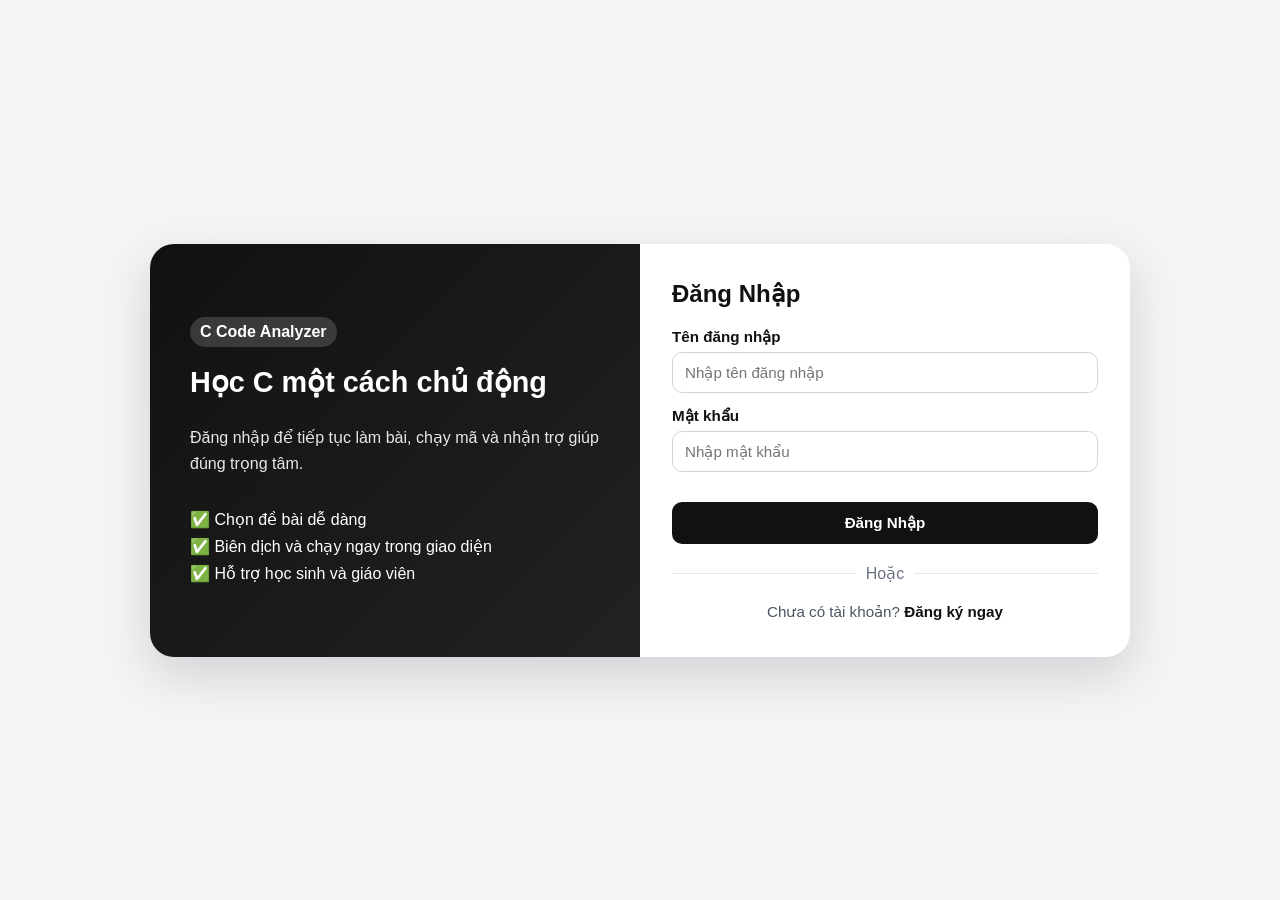
==== src/backend/frontend/auth.html @ 4f25f98a "Update project" ====
<!DOCTYPE html>
<html lang="vi">
<head>
    <meta charset="UTF-8">
    <meta name="viewport" content="width=device-width, initial-scale=1.0">
    <title>Đăng nhập / Đăng ký - Hệ thống phân tích mã C</title>
    <link rel="stylesheet" href="style.css">
    <style>
        body {
            margin: 0;
            font-family: Inter, 'Segoe UI', Roboto, Arial, sans-serif;
            background: #f4f4f5;
            color: #111111;
        }
        .auth-container {
            min-height: 100vh;
            display: flex;
            align-items: center;
            justify-content: center;
            padding: 24px;
        }
        .auth-card {
            width: min(980px, 100%);
            display: grid;
            grid-template-columns: 1fr 1fr;
            background: white;
            border-radius: 24px;
            overflow: hidden;
            box-shadow: 0 18px 48px rgba(15, 23, 42, 0.15);
        }
        .auth-side {
            background: linear-gradient(135deg, #111111 0%, #222222 100%);
            color: white;
            padding: 40px;
            display: flex;
            flex-direction: column;
            justify-content: center;
        }
        .auth-badge { display: inline-block; width: fit-content; padding: 6px 10px; border-radius: 999px; background: rgba(255,255,255,0.16); font-weight: 600; margin-bottom: 18px; }
        .auth-side h1 { font-size: 1.8rem; margin: 0 0 10px; color: white; }
        .auth-side p { line-height: 1.6; color: rgba(255,255,255,0.9); }
        .auth-side ul { list-style: none; padding: 0; margin: 18px 0 0; display: grid; gap: 8px; }
        .auth-form-panel { padding: 36px 32px; color: #111111; }
        .auth-title { margin: 0 0 20px; font-size: 1.5rem; color: #111111; }
        .auth-form { display: none; }
        .auth-form.active { display: block; }
        .form-group { margin-bottom: 14px; }
        .form-group label { display: block; margin-bottom: 6px; color: #111111; font-weight: 600; font-size: 0.95rem; }
        .form-group input, .form-group select { width: 100%; padding: 11px 12px; border: 1px solid #d1d5db; border-radius: 10px; font-size: 0.95rem; box-sizing: border-box; color: #111111; background: #ffffff; }
        .form-group input:focus, .form-group select:focus { outline: none; border-color: #111111; box-shadow: 0 0 0 3px rgba(17, 17, 17, 0.12); }
        .error-message { color: #dc3545; font-size: 0.9rem; margin-top: 6px; display: none; }
        .error-message.show { display: block; }
        .success-message { color: #15803d; font-size: 0.9rem; margin-top: 6px; display: none; background: #ecfdf3; padding: 10px 12px; border-radius: 10px; border: 1px solid #a7f3d0; }
        .success-message.show { display: block; }
        .btn { width: 100%; padding: 12px; margin-top: 16px; border: none; border-radius: 10px; font-size: 0.95rem; font-weight: 700; cursor: pointer; }
        .btn-primary { background: #111111; color: white; }
        .btn-primary:hover { box-shadow: 0 10px 24px rgba(17, 17, 17, 0.18); }
        .btn-secondary { background: #f1f5f9; color: #111111; }
        .form-footer { text-align: center; margin-top: 18px; color: #4b5563; font-size: 0.95rem; }
        .form-footer a { color: #111111; cursor: pointer; text-decoration: none; font-weight: 700; }
        .loading { display: none; text-align: center; color: #111111; }
        .loading.show { display: block; }
        .spinner { border: 3px solid #f3f3f3; border-top: 3px solid #111111; border-radius: 50%; width: 20px; height: 20px; animation: spin 1s linear infinite; margin: 10px auto; }
        @keyframes spin { 0% { transform: rotate(0deg);} 100% { transform: rotate(360deg);} }
        .divider { display: flex; align-items: center; margin: 20px 0; color: #6b7280; }
        .divider:before, .divider:after { content: ''; flex: 1; height: 1px; background: #e5e7eb; }
        .divider:before { margin-right: 10px; }
        .divider:after { margin-left: 10px; }
        .btn-google { background: white; border: 1px solid #d1d5db; color: #111111; display: flex; align-items: center; justify-content: center; gap: 10px; font-weight: 600; }
        .btn-google:hover { background: #f8fafc; }
        .google-icon { width: 20px; height: 20px; }
        @media (max-width: 768px) { .auth-card { grid-template-columns: 1fr; } .auth-side { padding: 28px; } .auth-form-panel { padding: 24px 20px; } }
    </style>
</head>
<body>
    <script src="https://accounts.google.com/gsi/client" async defer></script>
    <div class="auth-container">
        <div class="auth-card">
            <div class="auth-side">
                <div class="auth-badge">C Code Analyzer</div>
                <h1>Học C một cách chủ động</h1>
                <p>Đăng nhập để tiếp tục làm bài, chạy mã và nhận trợ giúp đúng trọng tâm.</p>
                <ul>
                    <li>✅ Chọn đề bài dễ dàng</li>
                    <li>✅ Biên dịch và chạy ngay trong giao diện</li>
                    <li>✅ Hỗ trợ học sinh và giáo viên</li>
                </ul>
            </div>
            <div class="auth-form-panel">
                <div id="loginForm" class="auth-form active">
                    <h2 class="auth-title">Đăng Nhập</h2>
                    <form onsubmit="handleLogin(event)">
                        <div class="form-group">
                            <label for="loginUsername">Tên đăng nhập</label>
                            <input type="text" id="loginUsername" required placeholder="Nhập tên đăng nhập">
                        </div>
                        <div class="form-group">
                            <label for="loginPassword">Mật khẩu</label>
                            <input type="password" id="loginPassword" required placeholder="Nhập mật khẩu">
                        </div>
                        <div id="loginError" class="error-message"></div>
                        <div id="loginSuccess" class="success-message"></div>
                        <div id="loginLoading" class="loading">
                            <div class="spinner"></div>
                            <p>Đang xử lý...</p>
                        </div>
                        <button type="submit" class="btn btn-primary" id="loginBtn">Đăng Nhập</button>
                    </form>
                    <div class="divider">Hoặc</div>
                    <div id="googleLoginButton"></div>
                    <div class="form-footer">
                        Chưa có tài khoản? <a onclick="toggleForm('signup')">Đăng ký ngay</a>
                    </div>
                </div>

                <div id="signupForm" class="auth-form">
                    <h2 class="auth-title">Đăng Ký</h2>
                    <form onsubmit="handleSignup(event)">
                        <div class="form-group">
                            <label for="signupUsername">Tên đăng nhập</label>
                            <input type="text" id="signupUsername" required placeholder="Ít nhất 3 ký tự" minlength="3">
                        </div>
                        <div class="form-group">
                            <label for="signupEmail">Email</label>
                            <input type="email" id="signupEmail" required placeholder="Nhập email">
                        </div>
                        <div class="form-group">
                            <label for="signupPassword">Mật khẩu</label>
                            <input type="password" id="signupPassword" required placeholder="Ít nhất 6 ký tự" minlength="6">
                        </div>
                        <div class="form-group">
                            <label for="signupPasswordConfirm">Xác nhận mật khẩu</label>
                            <input type="password" id="signupPasswordConfirm" required placeholder="Nhập lại mật khẩu">
                        </div>
                        <div id="signupError" class="error-message"></div>
                        <div id="signupSuccess" class="success-message"></div>
                        <div id="signupLoading" class="loading">
                            <div class="spinner"></div>
                            <p>Đang xử lý...</p>
                        </div>
                        <button type="submit" class="btn btn-primary" id="signupBtn">Đăng Ký</button>
                    </form>
                    <div class="divider">Hoặc</div>
                    <div id="googleSignupButton"></div>
                    <div class="form-footer">
                        Đã có tài khoản? <a onclick="toggleForm('login')">Đăng nhập</a>
                    </div>
                </div>
            </div>
        </div>
    </div>

    <script>
        // Use relative API base so frontend and backend share origin (cookies work)
        const API_BASE = '/api';

        function toggleForm(form) {
            document.getElementById('loginForm').classList.remove('active');
            document.getElementById('signupForm').classList.remove('active');
            
            if (form === 'login') {
                document.getElementById('loginForm').classList.add('active');
                clearMessages('login');
            } else {
                document.getElementById('signupForm').classList.add('active');
                clearMessages('signup');
            }
        }

        function clearMessages(form) {
            const errorEl = document.getElementById(`${form}Error`);
            const successEl = document.getElementById(`${form}Success`);
            errorEl.classList.remove('show');
            successEl.classList.remove('show');
        }

        function showError(form, message) {
            const errorEl = document.getElementById(`${form}Error`);
            errorEl.textContent = message;
            errorEl.classList.add('show');
            document.getElementById(`${form}Success`).classList.remove('show');
        }

        function showSuccess(form, message) {
            const successEl = document.getElementById(`${form}Success`);
            successEl.textContent = message;
            successEl.classList.add('show');
            document.getElementById(`${form}Error`).classList.remove('show');
        }

        function showLoading(form, show = true) {
            const loadingEl = document.getElementById(`${form}Loading`);
            const btnEl = document.getElementById(`${form}Btn`);
            
            if (show) {
                loadingEl.classList.add('show');
                btnEl.disabled = true;
            } else {
                loadingEl.classList.remove('show');
                btnEl.disabled = false;
            }
        }

        async function handleLogin(event) {
            event.preventDefault();
            
            const username = document.getElementById('loginUsername').value.trim();
            const password = document.getElementById('loginPassword').value;
            
            if (!username || !password) {
                showError('login', 'Vui lòng nhập tên đăng nhập và mật khẩu');
                return;
            }
            
            showLoading('login', true);
            clearMessages('login');
            
            try {
                const response = await fetch(`${API_BASE}/auth/login`, {
                    method: 'POST',
                    headers: {
                        'Content-Type': 'application/json',
                    },
                    credentials: 'include',
                    body: JSON.stringify({
                        username: username,
                        password: password
                    })
                });
                
                const data = await response.json();
                
                if (data.success) {
                    showSuccess('login', 'Đăng nhập thành công! Đang chuyển hướng...');
                    setTimeout(() => {
                        window.location.href = '/index.html';
                    }, 1500);
                } else {
                    showError('login', data.error || 'Đăng nhập thất bại');
                }
            } catch (error) {
                showError('login', 'Lỗi kết nối: ' + error.message);
            } finally {
                showLoading('login', false);
            }
        }

        async function handleSignup(event) {
            event.preventDefault();
            
            const username = document.getElementById('signupUsername').value.trim();
            const email = document.getElementById('signupEmail').value.trim();
            const password = document.getElementById('signupPassword').value;
            const passwordConfirm = document.getElementById('signupPasswordConfirm').value;
            
            // Validation
            if (!username || !email || !password || !passwordConfirm) {
                showError('signup', 'Vui lòng nhập đầy đủ thông tin');
                return;
            }
            
            if (username.length < 3) {
                showError('signup', 'Tên đăng nhập phải từ 3 ký tự trở lên');
                return;
            }
            
            if (password.length < 6) {
                showError('signup', 'Mật khẩu phải từ 6 ký tự trở lên');
                return;
            }
            
            if (password !== passwordConfirm) {
                showError('signup', 'Mật khẩu không khớp');
                return;
            }
            
            showLoading('signup', true);
            clearMessages('signup');
            
            try {
                const response = await fetch(`${API_BASE}/auth/register`, {
                    method: 'POST',
                    headers: {
                        'Content-Type': 'application/json',
                    },
                    body: JSON.stringify({
                        username: username,
                        email: email,
                        password: password,
                        password_confirm: passwordConfirm
                    })
                });
                
                const data = await response.json();
                
                if (data.success) {
                    showSuccess('signup', 'Đăng ký thành công! Vui lòng đăng nhập.');
                    // Reset form
                    event.target.reset();
                    setTimeout(() => {
                        toggleForm('login');
                    }, 2000);
                } else {
                    showError('signup', data.error || 'Đăng ký thất bại');
                }
            } catch (error) {
                showError('signup', 'Lỗi kết nối: ' + error.message);
            } finally {
                showLoading('signup', false);
            }
        }

        // Check if already logged in
        async function checkAuth() {
            try {
                const response = await fetch(`${API_BASE}/auth/check`, {
                    credentials: 'include'
                });
                const data = await response.json();
                
                if (data.authenticated) {
                    window.location.href = '/index.html';
                }
            } catch (error) {
                console.log('Auth check error:', error);
            }
        }

        // Google Sign-In Handler
        const GOOGLE_CLIENT_ID = '324954443132-g7q1iqolbmhf3ofbot0ipfuera3u3qh6.apps.googleusercontent.com';

        function handleCredentialResponse(response) {
            // The response contains the JWT in response.credential
            const token = response.credential;
            
            // Decode JWT to get user info (basic parsing - for production use proper JWT library)
            const base64Url = token.split('.')[1];
            const base64 = base64Url.replace(/-/g, '+').replace(/_/g, '/');
            const jsonPayload = decodeURIComponent(atob(base64).split('').map(function(c) {
                return '%' + ('00' + c.charCodeAt(0).toString(16)).slice(-2);
            }).join(''));
            
            const userInfo = JSON.parse(jsonPayload);
            
            // Check if on signup or login form
            const form = document.getElementById('loginForm').classList.contains('active') ? 'login' : 'signup';
            
            if (form === 'login') {
                loginWithGoogle(userInfo);
            } else {
                signupWithGoogle(userInfo);
            }
        }

        async function loginWithGoogle(userInfo) {
            try {
                showLoading('login', true);
                
                // Gọi endpoint Google login - tự động tạo user nếu chưa tồn tại
                const response = await fetch(`${API_BASE}/auth/google-login`, {
                    method: 'POST',
                    headers: {
                        'Content-Type': 'application/json',
                    },
                    credentials: 'include',
                    body: JSON.stringify({
                        email: userInfo.email,
                        full_name: userInfo.name || ''
                    })
                });
                
                const data = await response.json();
                
                if (data.success) {
                    const message = data.is_new 
                        ? 'Đăng ký & đăng nhập bằng Google thành công!'
                        : 'Đăng nhập bằng Google thành công!';
                    showSuccess('login', message);
                    setTimeout(() => {
                        window.location.href = '/index.html';
                    }, 1500);
                } else {
                    showError('login', data.error || 'Đăng nhập bằng Google thất bại');
                }
            } catch (error) {
                showError('login', 'Lỗi kết nối: ' + error.message);
            } finally {
                showLoading('login', false);
            }
        }

        async function signupWithGoogle(userInfo) {
            try {
                showLoading('signup', true);
                
                // Gọi cùng endpoint - tự động tạo user nếu chưa tồn tại
                const response = await fetch(`${API_BASE}/auth/google-login`, {
                    method: 'POST',
                    headers: {
                        'Content-Type': 'application/json',
                    },
                    credentials: 'include',
                    body: JSON.stringify({
                        email: userInfo.email,
                        full_name: userInfo.name || ''
                    })
                });
                
                const data = await response.json();
                
                if (data.success) {
                    showSuccess('signup', 'Đăng ký & đăng nhập bằng Google thành công!');
                    // Chuyển hướng sau 1.5 giây
                    setTimeout(() => {
                        window.location.href = 'index.html';
                    }, 1500);
                } else {
                    showError('signup', data.error || 'Đăng ký bằng Google thất bại');
                }
            } catch (error) {
                showError('signup', 'Lỗi kết nối: ' + error.message);
            } finally {
                showLoading('signup', false);
            }
        }

        // Initialize Google Sign-In
        function initGoogleSignIn() {
            google.accounts.id.initialize({
                client_id: GOOGLE_CLIENT_ID,
                callback: handleCredentialResponse
            });

            // Render buttons
            google.accounts.id.renderButton(
                document.getElementById('googleLoginButton'),
                {
                    theme: 'outline',
                    size: 'large',
                    width: '100%'
                }
            );

            google.accounts.id.renderButton(
                document.getElementById('googleSignupButton'),
                {
                    theme: 'outline',
                    size: 'large',
                    width: '100%'
                }
            );
        }

        // Check auth on page load
        checkAuth();

        // Initialize Google Sign-In when script loads
        document.addEventListener('DOMContentLoaded', function() {
            // Wait for Google script to load
            if (window.google && window.google.accounts) {
                initGoogleSignIn();
            } else {
                // Try again after a short delay
                setTimeout(initGoogleSignIn, 1000);
            }
        });
    </script>
</body>
</html>
---- src/backend/frontend/style.css ----
:root {
    --bg: #f4f7fb;
    --text: #111111;
    --muted: #4b5563;
    --primary: #111111;
    --accent: #111111;
    --border: #d1d5db;
    --card: #ffffff;
    --shadow: 0 12px 30px rgba(17, 17, 17, 0.08);
}

* { box-sizing: border-box; }
body {
    margin: 0;
    font-family: Inter, 'Segoe UI', Roboto, Arial, sans-serif;
    background: linear-gradient(180deg, #f8fbff 0%, var(--bg) 100%);
    color: var(--text);
}
.container-fluid {
    width: min(1380px, calc(100% - 32px));
    margin: 0 auto;
}
.topbar {
    background: linear-gradient(135deg, #0f172a 0%, #1e3a8a 100%);
    color: #f8fafc;
    padding: 16px 0;
    box-shadow: 0 8px 24px rgba(15, 23, 42, 0.16);
}
.topbar .container-fluid { display: flex; justify-content: space-between; align-items: center; gap: 16px; }
.brand-group { display: flex; align-items: center; gap: 12px; }
.brand-icon { width: 44px; height: 44px; border-radius: 14px; display: grid; place-items: center; background: rgba(255,255,255,0.16); font-size: 22px; }
.brand { font-size: 1.1rem; font-weight: 700; }
.brand-subtitle { font-size: 0.9rem; color: rgba(255,255,255,0.84); }
.nav-actions { display: flex; align-items: center; gap: 10px; flex-wrap: wrap; }
.user-chip, .role-chip { background: rgba(255,255,255,0.15); padding: 8px 12px; border-radius: 999px; }
.page-shell { padding: 24px 0 40px; }
.page-shell .container-fluid > .row {
    justify-content: center;
}
.hero-card, .student-problem-card, .card { background: var(--card); border: 1px solid var(--border); border-radius: 20px; box-shadow: var(--shadow); }
.hero-card { display: grid; grid-template-columns: 1.5fr 1fr; gap: 24px; padding: 24px; margin: 0 auto 24px; max-width: 1120px; }
.student-problem-card { margin: 0 auto 18px; overflow: hidden; max-width: 1120px; }
.workspace-card { margin: 0 auto; max-width: 1120px; }
.problem-selector-row { display: flex; justify-content: space-between; align-items: flex-end; gap: 16px; flex-wrap: wrap; margin-bottom: 14px; }
.problem-selector-group { flex: 1; min-width: 260px; }
.problem-status-pill { padding: 8px 12px; border-radius: 999px; background: #eff6ff; color: #1d4ed8; font-weight: 700; }
.problem-details { display: grid; gap: 12px; padding: 16px; border: 1px solid #e5e7eb; border-radius: 16px; background: linear-gradient(180deg, #f8fbff 0%, #ffffff 100%); }
.problem-details h4 { margin: 0 0 8px; font-size: 1.08rem; }
.problem-details p { margin: 0; color: var(--muted); line-height: 1.6; }
.problem-meta-grid { display: grid; grid-template-columns: repeat(auto-fit, minmax(180px, 1fr)); gap: 10px; }
.problem-meta-box { background: #fff; border: 1px solid #e5e7eb; border-radius: 12px; padding: 10px 12px; }
.problem-meta-label { display: block; font-size: 0.8rem; text-transform: uppercase; letter-spacing: 0.06em; color: #64748b; margin-bottom: 4px; font-weight: 700; }
.problem-pill { display: inline-flex; align-items: center; padding: 5px 10px; border-radius: 999px; font-size: 0.8rem; font-weight: 700; background: #111827; color: #fff; }
.hero-badge { display: inline-block; padding: 6px 10px; border-radius: 999px; background: #e5e7eb; color: var(--text); font-size: 0.8rem; font-weight: 700; margin-bottom: 10px; }
.hero-card h1 { font-size: 1.55rem; margin: 0 0 10px; line-height: 1.3; }
.hero-card p { margin: 0; color: var(--muted); line-height: 1.6; }
.hero-panel { background: linear-gradient(135deg, #eff6ff, #f8fafc); border: 1px solid #dbeafe; border-radius: 18px; padding: 16px; }
.hero-panel-title { font-weight: 700; margin-bottom: 8px; }
.card-header { padding: 16px 18px; border-bottom: 1px solid var(--border); font-weight: 700; border-radius: 20px 20px 0 0; background: linear-gradient(90deg, #f8fbff 0%, #f8fafc 100%); }
.card-body { padding: 18px; }
.editor-shell { border: 1px solid var(--border); border-radius: 16px; overflow: hidden; margin-bottom: 12px; }
#codeEditor { width: 100%; min-height: 420px; border: 0; resize: vertical; padding: 16px; font-family: Consolas, monospace; font-size: 14px; line-height: 1.5; background: #0f172a; color: #e2e8f0; }
.toolbar { display: flex; align-items: center; gap: 10px; flex-wrap: wrap; }
.form-control, textarea, select { width: 100%; box-sizing: border-box; padding: 10px 12px; border: 1px solid #d1d5db; border-radius: 10px; font-size: 0.95rem; color: var(--text); }
.form-control:focus, textarea:focus, select:focus { outline: none; border-color: #2563eb; box-shadow: 0 0 0 3px rgba(37,99,235,0.12); }
.btn { border: none; border-radius: 10px; padding: 9px 14px; cursor: pointer; font-weight: 600; transition: transform 0.15s ease; }
.btn:hover { transform: translateY(-1px); }
.btn-success { background: #16a34a; color: #f8fafc; }
.btn-primary { background: var(--primary); color: #f8fafc; }
.btn-info { background: #0ea5e9; color: #f8fafc; }
.btn-outline { background: #f3f4f6; color: #111827; border: 1px solid #e5e7eb; }
.btn-secondary { background: #475569; color: #f8fafc; }
.student-history-card { border: 1px solid #e5e7eb; border-radius: 16px; padding: 14px; background: #f8fafc; }
.student-history-header { display: flex; justify-content: space-between; align-items: center; margin-bottom: 10px; }
.student-history-count { display: inline-flex; align-items: center; justify-content: center; min-width: 28px; height: 28px; border-radius: 999px; background: #111111; color: #ffffff; font-size: 0.85rem; font-weight: 700; padding: 0 8px; }
.student-history-list { display: grid; gap: 8px; }
.student-history-item { border: 1px solid #e5e7eb; border-radius: 12px; padding: 10px 12px; background: #ffffff; }
.student-history-item .history-title { font-weight: 700; margin-bottom: 3px; }
.student-history-item .history-meta { color: var(--muted); font-size: 0.9rem; }
.results { min-height: 140px; white-space: pre-wrap; margin-top: 14px; color: var(--text); }
.testcase-stack { display: grid; gap: 10px; }
.testcase-card { border: 1px solid var(--border); border-radius: 14px; padding: 12px; background: #f8fafc; }
.testcase-form { margin-top: 12px; padding: 12px; border: 1px dashed #93c5fd; border-radius: 14px; background: #eff6ff; }
.management-note { background: #f3f4f6; border-left: 4px solid var(--primary); padding: 10px 12px; border-radius: 10px; margin-bottom: 10px; color: var(--text); }
.management-section { border: 1px solid #e5e7eb; border-radius: 14px; padding: 12px; margin-bottom: 12px; background: linear-gradient(180deg, #ffffff 0%, #fafafa 100%); box-shadow: inset 0 1px 0 rgba(255,255,255,0.7); }
.management-section-header { display: flex; justify-content: space-between; align-items: center; gap: 10px; margin-bottom: 8px; }
.management-section-header h5 { margin: 0; color: #111111; font-weight: 700; }
.management-section-subtitle { color: var(--muted); font-size: 0.9rem; }
.management-badge { background: #e5eefc; color: #1d4ed8; border-radius: 999px; padding: 3px 8px; font-size: 0.8rem; font-weight: 700; }
.management-row { display: flex; justify-content: space-between; align-items: center; gap: 10px; padding: 10px 0; border-top: 1px solid #e5e7eb; }
.problem-list-stack { display: grid; gap: 10px; }
.problem-list-item { border: 1px solid #e5e7eb; border-radius: 12px; padding: 10px 12px; background: #f8fafc; cursor: pointer; transition: border-color 0.2s ease, box-shadow 0.2s ease; }
.problem-list-item:hover { border-color: #111111; box-shadow: 0 4px 12px rgba(17, 24, 39, 0.06); }
.problem-list-item.active { border-color: #111111; background: #111111; color: #ffffff; }
.problem-list-item .problem-list-title { font-weight: 700; margin-bottom: 4px; }
.problem-list-item .problem-list-meta { font-size: 0.9rem; color: #64748b; }
.problem-list-item.active .problem-list-meta { color: rgba(255,255,255,0.8); }
.management-user { flex: 1; }
.management-user strong { color: #111111; }
.management-meta { color: var(--muted); font-size: 0.9rem; margin-top: 3px; }
.management-controls { display: flex; gap: 8px; align-items: center; flex-wrap: wrap; }
.management-controls .btn-outline, .management-controls .btn-secondary, .management-controls select {
    background: #fff; color: #111111; border: 1px solid #d1d5db;
}
.management-controls select { max-width: 140px; }
.role-pill { border-radius: 999px; padding: 3px 8px; font-size: 0.8rem; font-weight: 700; color: var(--text); }
.role-admin { background: #e5eefc; color: #1d4ed8; }
.role-giaovien { background: #f3f4f6; color: #111111; }
.role-hoc_sinh { background: #f8fafc; color: #111111; }
.form-control-sm { max-width: 140px; margin: 0; }
.d-none { display: none !important; }
@media (max-width: 992px) { .hero-card { grid-template-columns: 1fr; } }
@media (max-width: 768px) { .topbar .container { flex-direction: column; align-items: flex-start; } .management-row { flex-direction: column; align-items: flex-start; } }
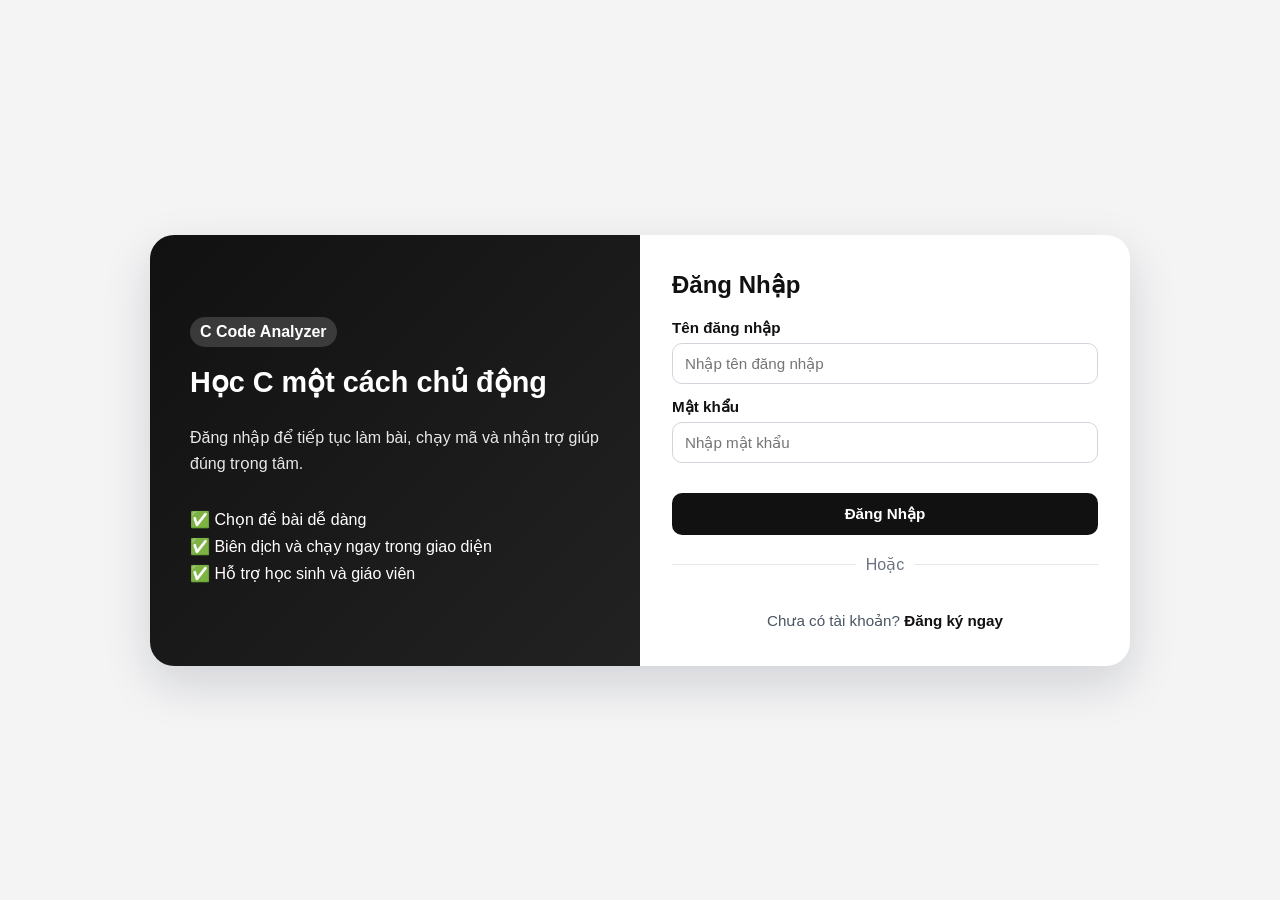
==== commit 72642848: "cap nhat" ====
--- a/src/backend/frontend/auth.html
+++ b/src/backend/frontend/auth.html
@@ -66,6 +66,15 @@
         .divider:before, .divider:after { content: ''; flex: 1; height: 1px; background: #e5e7eb; }
         .divider:before { margin-right: 10px; }
         .divider:after { margin-left: 10px; }
+        #googleLoginButton, #googleSignupButton {
+            width: 100%;
+            display: flex;
+            justify-content: center;
+            margin: 0 auto;
+        }
+        #googleLoginButton > div, #googleSignupButton > div {
+            margin: 0 auto;
+        }
         .btn-google { background: white; border: 1px solid #d1d5db; color: #111111; display: flex; align-items: center; justify-content: center; gap: 10px; font-weight: 600; }
         .btn-google:hover { background: #f8fafc; }
         .google-icon { width: 20px; height: 20px; }
@@ -425,30 +434,52 @@
         }
 
         // Initialize Google Sign-In
+        function showGoogleUnavailableMessage() {
+            const loginContainer = document.getElementById('googleLoginButton');
+            const signupContainer = document.getElementById('googleSignupButton');
+            const message = '<div style="padding:10px 12px; border:1px dashed #d1d5db; border-radius:10px; color:#4b5563; background:#f8fafc; font-size:0.92rem;">Google đăng nhập hiện chưa được cấu hình cho domain này. Vui lòng dùng đăng nhập bằng tài khoản nội bộ.</div>';
+            if (loginContainer) loginContainer.innerHTML = message;
+            if (signupContainer) signupContainer.innerHTML = message;
+        }
+
+        // Initialize Google Sign-In
         function initGoogleSignIn() {
-            google.accounts.id.initialize({
-                client_id: GOOGLE_CLIENT_ID,
-                callback: handleCredentialResponse
-            });
-
-            // Render buttons
-            google.accounts.id.renderButton(
-                document.getElementById('googleLoginButton'),
-                {
-                    theme: 'outline',
-                    size: 'large',
-                    width: '100%'
-                }
-            );
-
-            google.accounts.id.renderButton(
-                document.getElementById('googleSignupButton'),
-                {
-                    theme: 'outline',
-                    size: 'large',
-                    width: '100%'
-                }
-            );
+            if (!window.google || !window.google.accounts || !window.google.accounts.id) {
+                showGoogleUnavailableMessage();
+                return;
+            }
+
+            try {
+                google.accounts.id.initialize({
+                    client_id: GOOGLE_CLIENT_ID,
+                    callback: handleCredentialResponse
+                });
+
+                const panel = document.querySelector('.auth-form-panel');
+                const panelWidth = panel ? panel.clientWidth : 360;
+                const buttonWidth = Math.max(220, Math.min(320, panelWidth - 64));
+
+                google.accounts.id.renderButton(
+                    document.getElementById('googleLoginButton'),
+                    {
+                        theme: 'outline',
+                        size: 'large',
+                        width: buttonWidth
+                    }
+                );
+
+                google.accounts.id.renderButton(
+                    document.getElementById('googleSignupButton'),
+                    {
+                        theme: 'outline',
+                        size: 'large',
+                        width: buttonWidth
+                    }
+                );
+            } catch (error) {
+                console.warn('Google Sign-In unavailable:', error);
+                showGoogleUnavailableMessage();
+            }
         }
 
         // Check auth on page load
